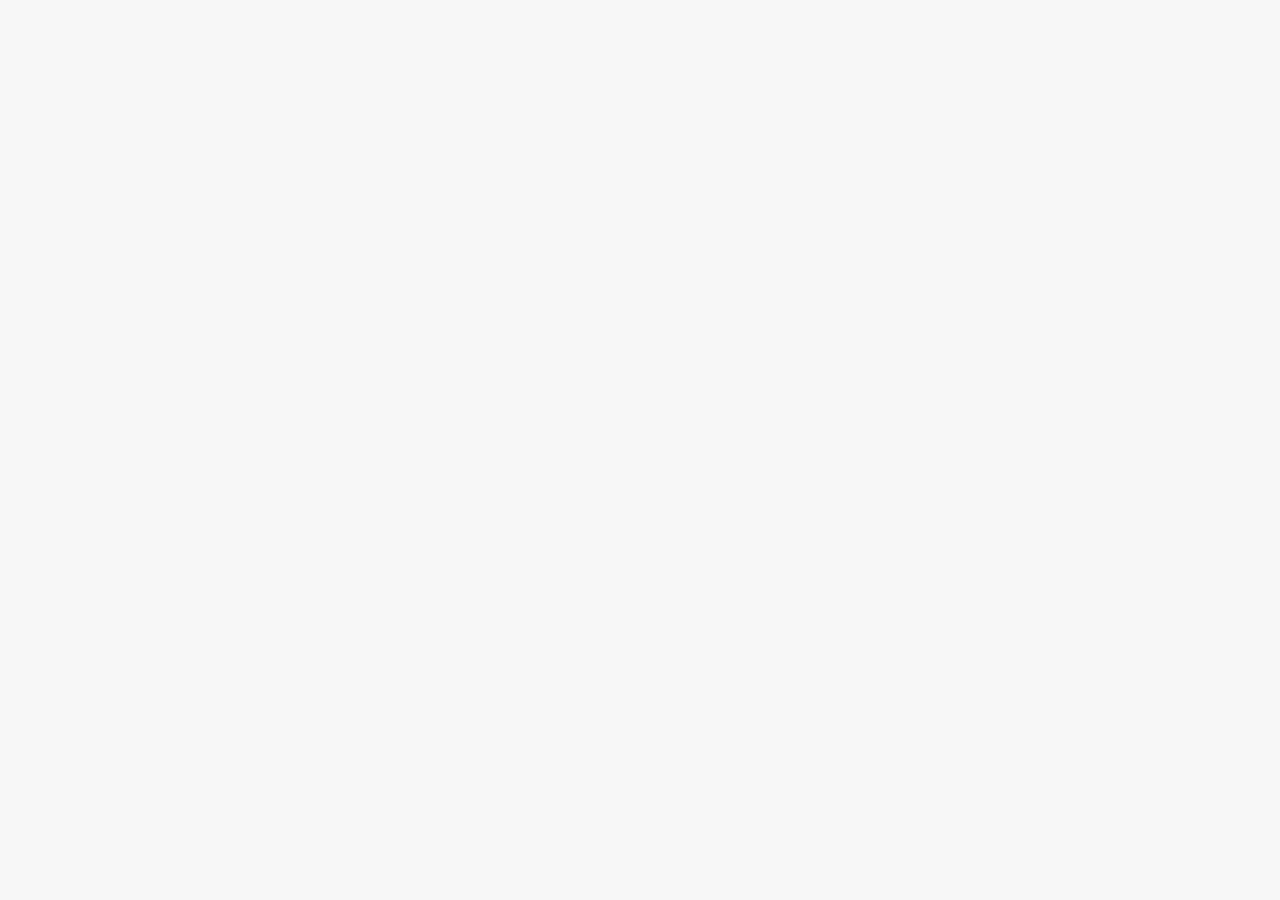
==== page/checkout/index.html @ 041d6716 "demo" ====
<!DOCTYPE html>
<html lang="zh-CN" >
<head>
    <meta charset="utf-8" />
    <meta name="viewport" content="initial-scale=1.0,maximum-scale=1.0,minimum-scale=1.0,user-scalable=0,width=device-width" />
    <meta name="format-detection" content="telephone=no" />
    <meta name="format-detection" content="email=no" />
    <meta name="format-detection" content="address=no;">
    <meta name="apple-mobile-web-app-capable" content="yes" />
    <meta name="apple-mobile-web-app-status-bar-style" content="default" />
    <meta name="keywords" content=""/>
    <meta name="description" content=""/>
    <title>订单</title>
    <link rel="stylesheet" type="text/css" class="ui" href="/module/main/aio.css">
</head>
<body>
<div id="checkout_page_view">
<div class="top">

</div>
</div>
<script src="/module/main/aio.js"></script>
<script src="js/startup.js"></script>
</body>
</html>
---- module/main/aio.css ----
@import url('/_module/semantic/semantic.css?__inline');
@import url('/module/common/css/common.css?__inline');
@import url('/module/topbar/css/topbar.css?__inline');
@import url('/module/footer/css/footer.css?__inline');
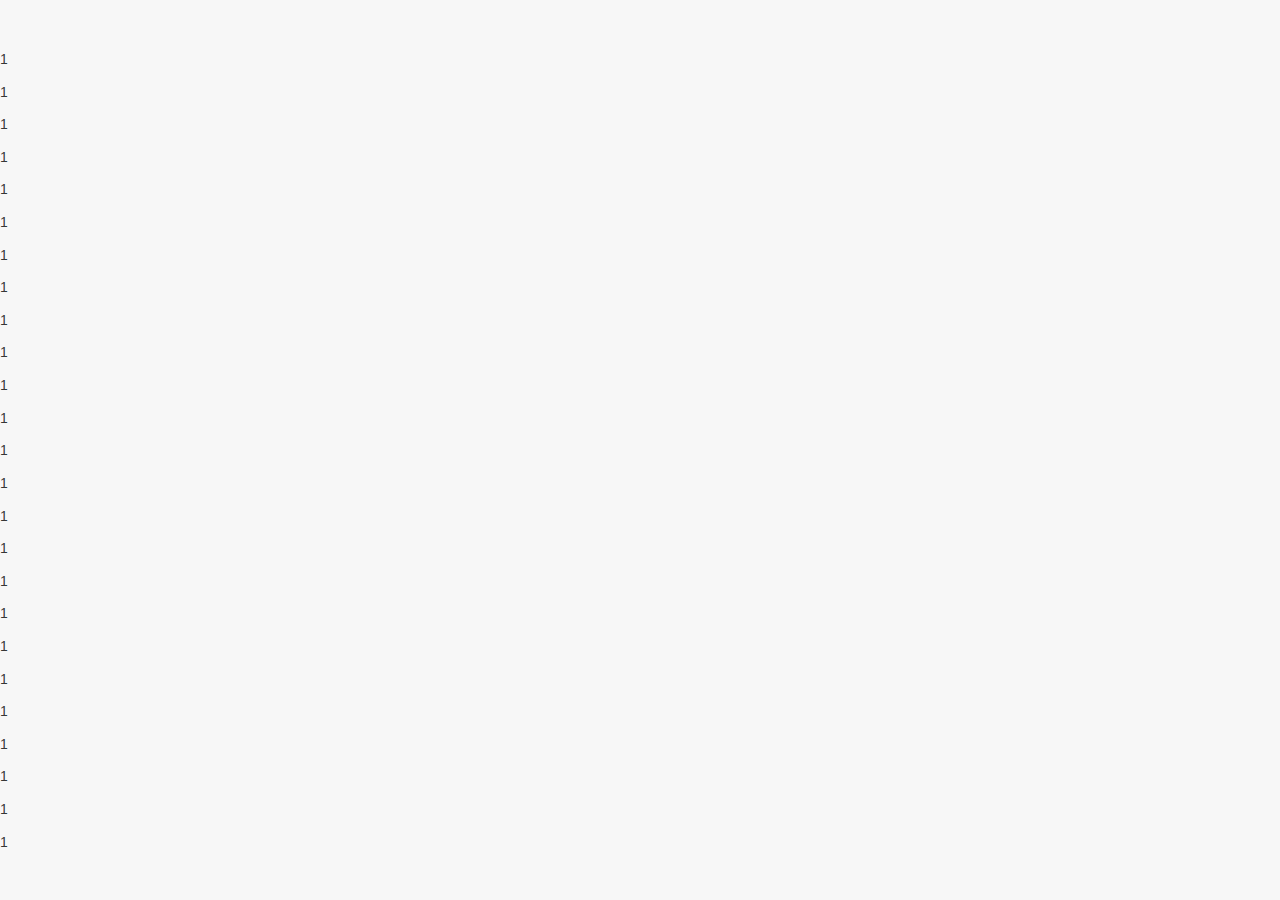
==== commit 12a296d8: "demo" ====
--- a/page/checkout/index.html
+++ b/page/checkout/index.html
@@ -1,13 +1,14 @@
 <!DOCTYPE html>
-<html lang="zh-CN" >
+<html lang="zh-CN">
 <head>
-    <meta charset="utf-8" />
-    <meta name="viewport" content="initial-scale=1.0,maximum-scale=1.0,minimum-scale=1.0,user-scalable=0,width=device-width" />
-    <meta name="format-detection" content="telephone=no" />
-    <meta name="format-detection" content="email=no" />
+    <meta charset="utf-8"/>
+    <meta name="viewport"
+          content="initial-scale=1.0,maximum-scale=1.0,minimum-scale=1.0,user-scalable=0,width=device-width"/>
+    <meta name="format-detection" content="telephone=no"/>
+    <meta name="format-detection" content="email=no"/>
     <meta name="format-detection" content="address=no;">
-    <meta name="apple-mobile-web-app-capable" content="yes" />
-    <meta name="apple-mobile-web-app-status-bar-style" content="default" />
+    <meta name="apple-mobile-web-app-capable" content="yes"/>
+    <meta name="apple-mobile-web-app-status-bar-style" content="default"/>
     <meta name="keywords" content=""/>
     <meta name="description" content=""/>
     <title>订单</title>
@@ -15,9 +16,13 @@
 </head>
 <body>
 <div id="checkout_page_view">
-<div class="top">
-
-</div>
+    <div class="top">
+    </div>
+    <div class="content">
+        <p>1</p>
+        <p>1</p>  <p>1</p>  <p>1</p>  <p>1</p>  <p>1</p>  <p>1</p>  <p>1</p>  <p>1</p>  <p>1</p>  <p>1</p>  <p>1</p>  <p>1</p>  <p>1</p>  <p>1</p>  <p>1</p>  <p>1</p>  <p>1</p>  <p>1</p>  <p>1</p>  <p>1</p>  <p>1</p>  <p>1</p>  <p>1</p>  <p>1</p>
+    </div>
+    <div class="btm"></div>
 </div>
 <script src="/module/main/aio.js"></script>
 <script src="js/startup.js"></script>
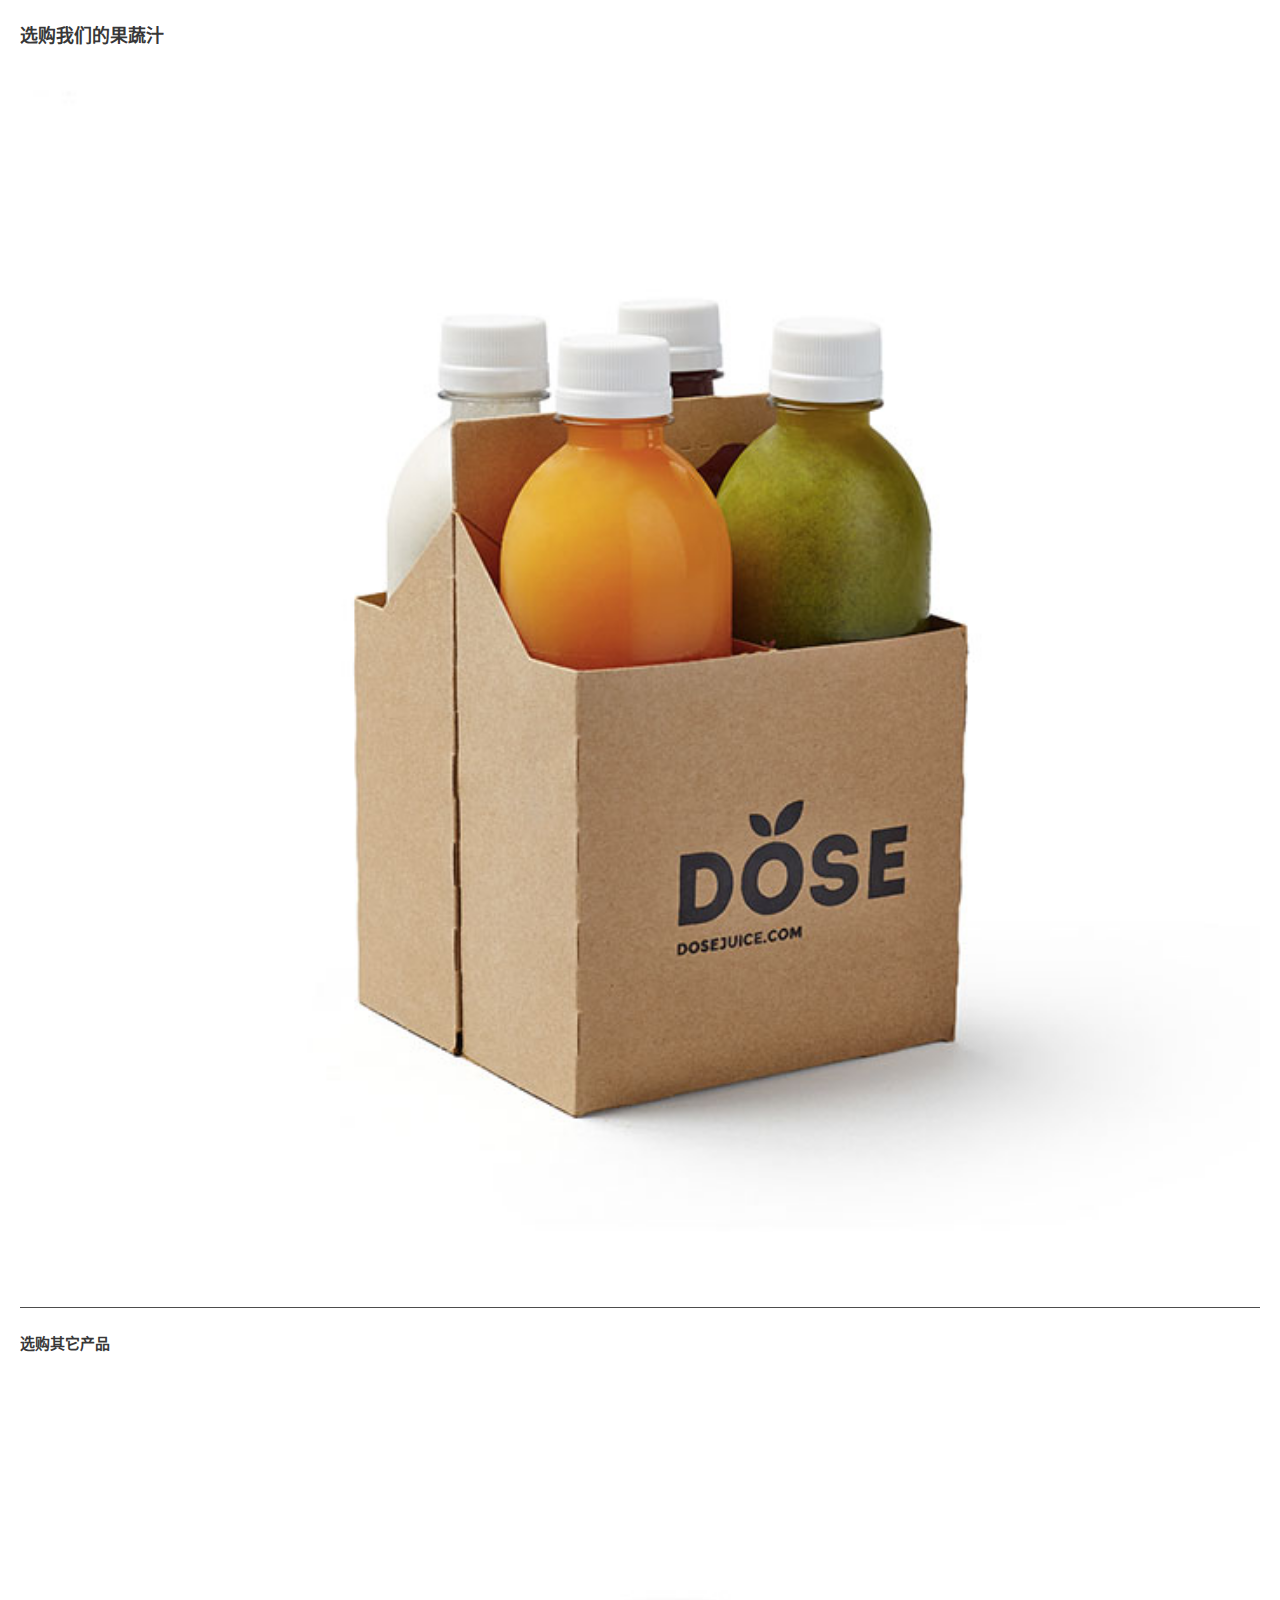
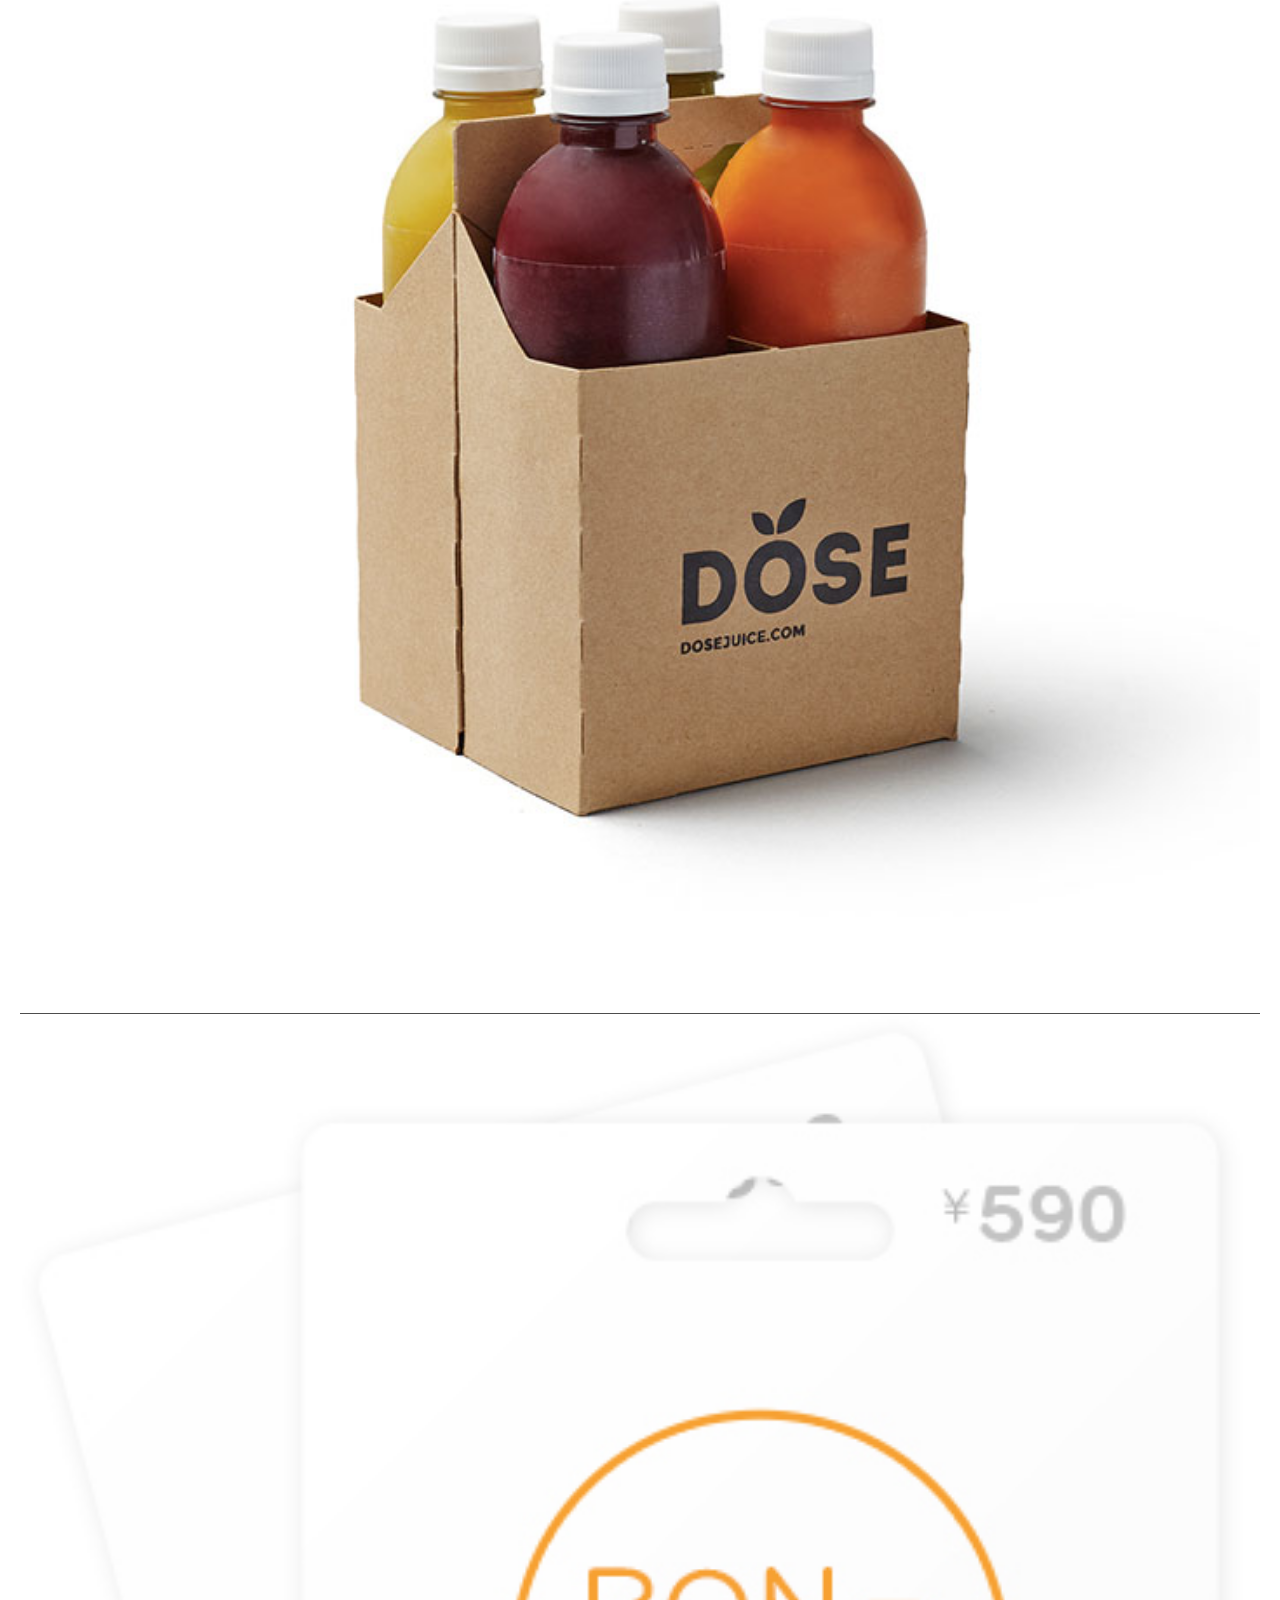
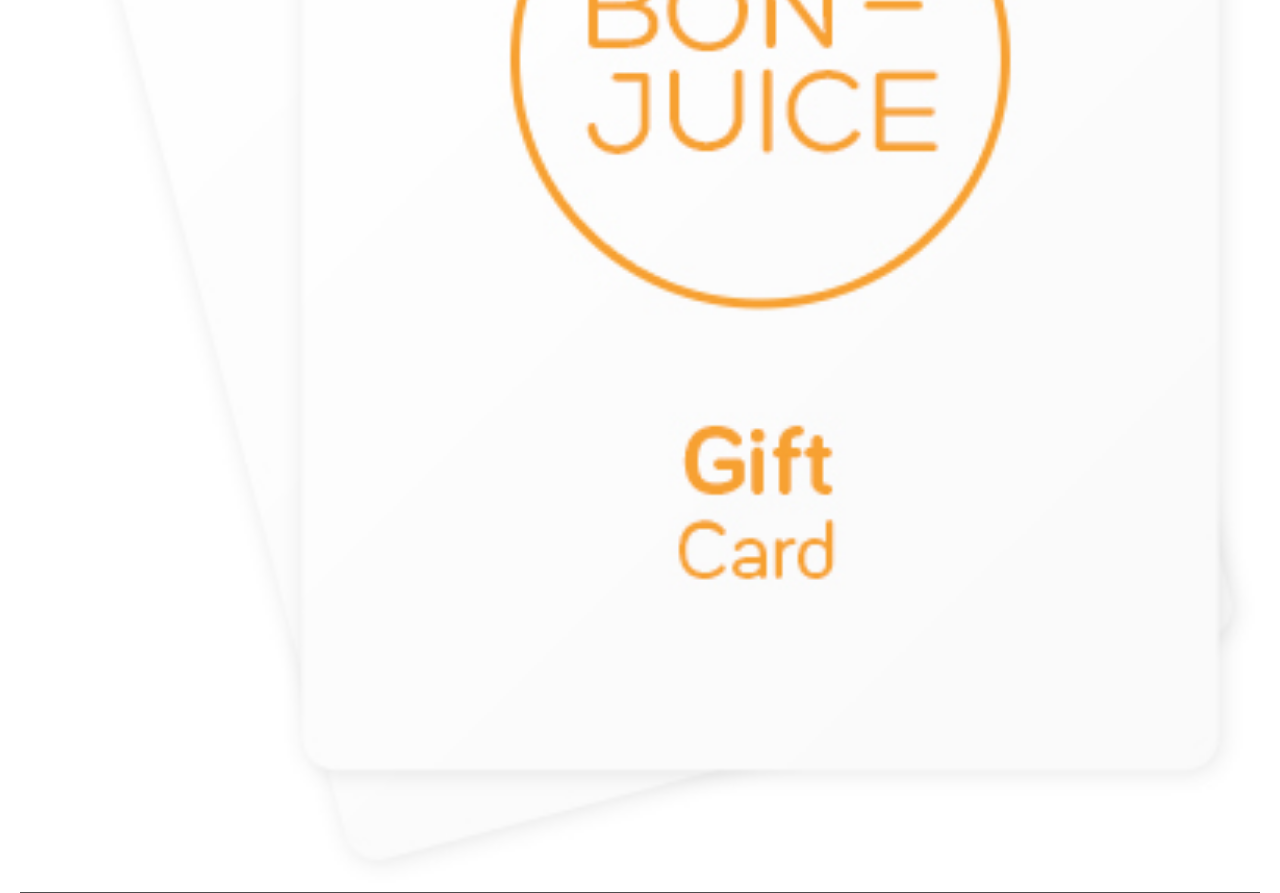
==== commit faeee1f0: "topbar" ====
--- a/page/checkout/index.html
+++ b/page/checkout/index.html
@@ -13,16 +13,36 @@
     <meta name="description" content=""/>
     <title>订单</title>
     <link rel="stylesheet" type="text/css" class="ui" href="/module/main/aio.css">
+    <link rel="stylesheet" type="text/css" class="ui" href="./css/checkout.css?__inline">
 </head>
 <body>
-<div id="checkout_page_view">
-    <div class="top">
+<!--inline[/module/topbar/tpl/topbar.tpl.html]-->
+<div id="checkout_page_view" class="viewport">
+    <div class="content">
+
+        <h3>
+            选购我们的果蔬汁
+        </h3>
+
+        <div class="product">
+            <img src="/module/common/img/p1.jpg">
+        </div>
+        <h4>
+            选购其它产品
+        </h4>
+
+        <div class="product">
+            <img src="/module/common/img/p2.jpg">
+        </div>
+
+
+        <div class="product">
+            <img src="/module/common/img/gift.jpg">
+        </div>
+
+
     </div>
-    <div class="content">
-        <p>1</p>
-        <p>1</p>  <p>1</p>  <p>1</p>  <p>1</p>  <p>1</p>  <p>1</p>  <p>1</p>  <p>1</p>  <p>1</p>  <p>1</p>  <p>1</p>  <p>1</p>  <p>1</p>  <p>1</p>  <p>1</p>  <p>1</p>  <p>1</p>  <p>1</p>  <p>1</p>  <p>1</p>  <p>1</p>  <p>1</p>  <p>1</p>  <p>1</p>
-    </div>
-    <div class="btm"></div>
+    <!--inline[/module/footer/tpl/footer.tpl.html]-->
 </div>
 <script src="/module/main/aio.js"></script>
 <script src="js/startup.js"></script>
--- a/module/main/aio.css
+++ b/module/main/aio.css
@@ -1,4 +1,3 @@
+@import url('/_module/normalize/normalize.css?__inline');
 @import url('/_module/semantic/semantic.css?__inline');
-@import url('/module/common/css/common.css?__inline');
-@import url('/module/topbar/css/topbar.css?__inline');
-@import url('/module/footer/css/footer.css?__inline');+@import url('/module/common/css/common.css?__inline');--- a/page/checkout/css/checkout.css
+++ b/page/checkout/css/checkout.css
@@ -0,0 +1,13 @@
+.content {
+    margin: 0px 20px;
+}
+
+.product img {
+    width: 100%;
+    height: auto;
+    text-align: center;
+}
+
+.product {
+    border-bottom: 1px solid #4d4d4d;
+}